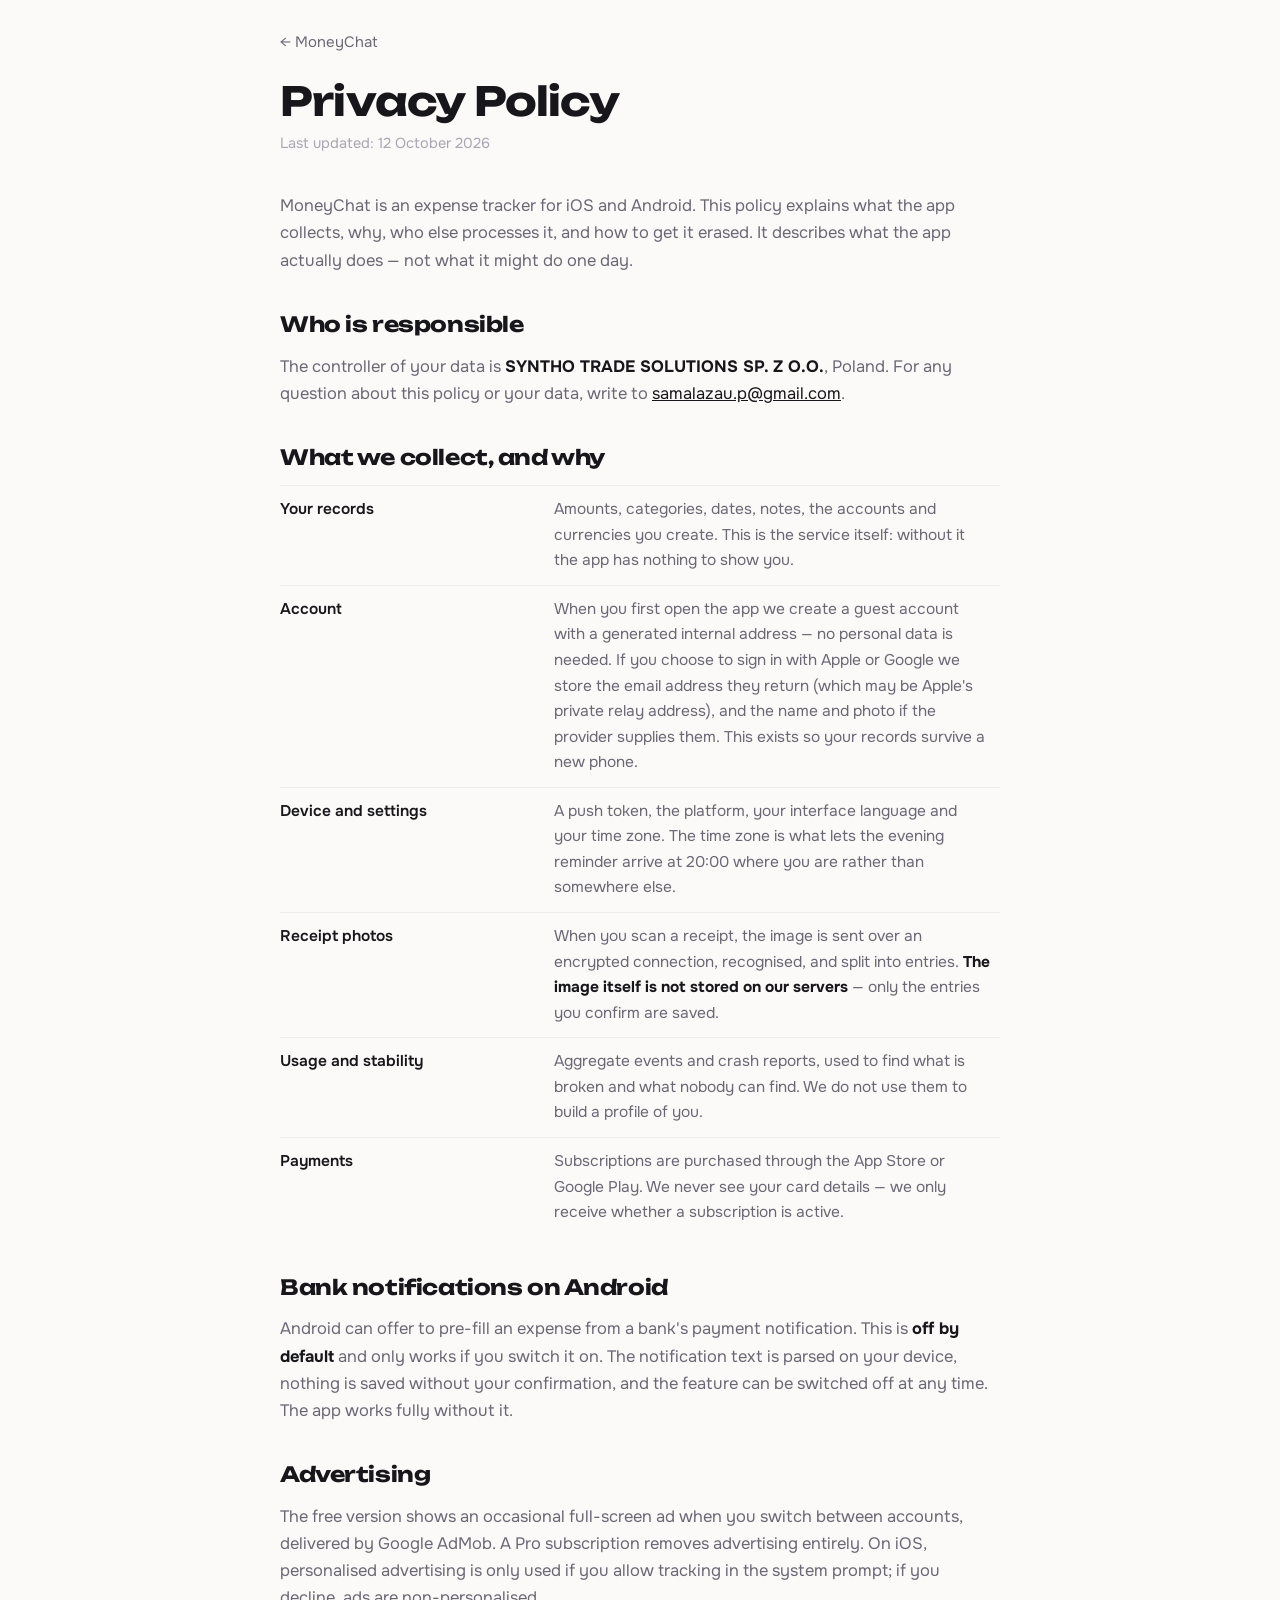
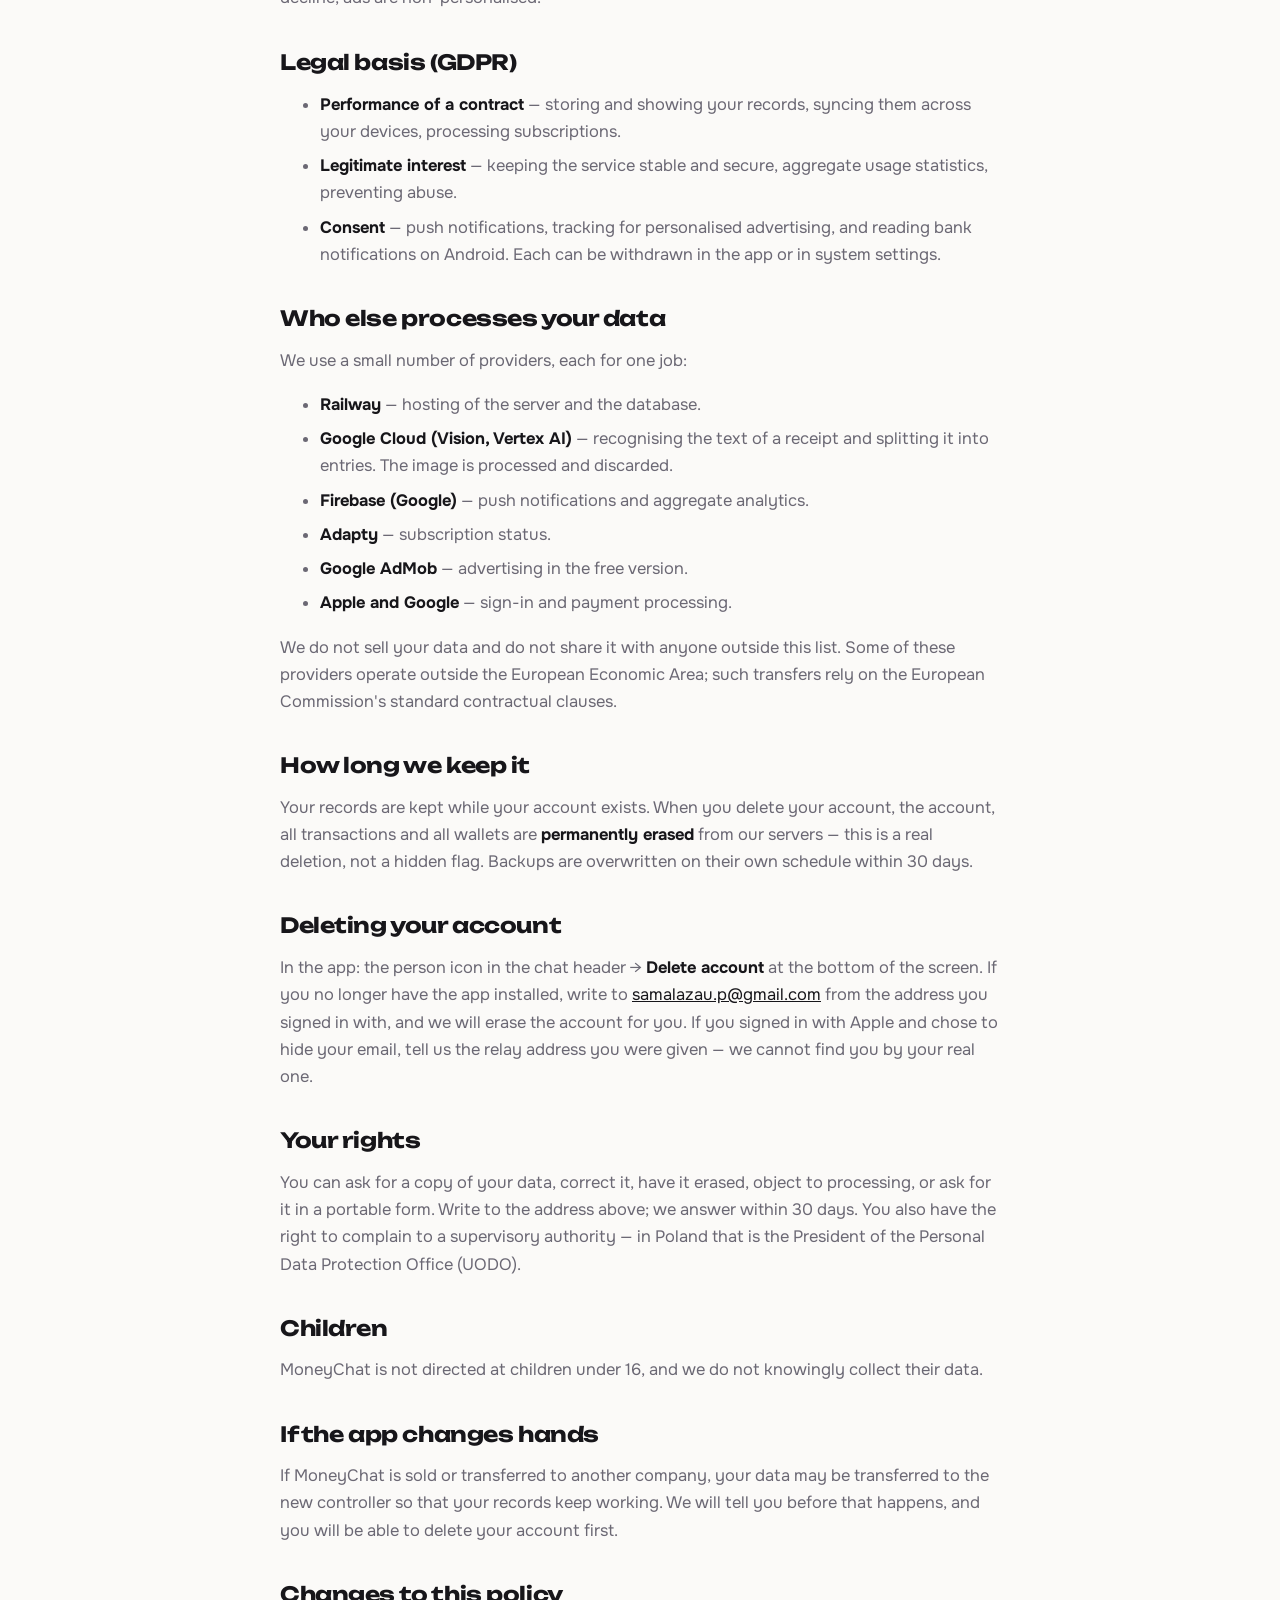
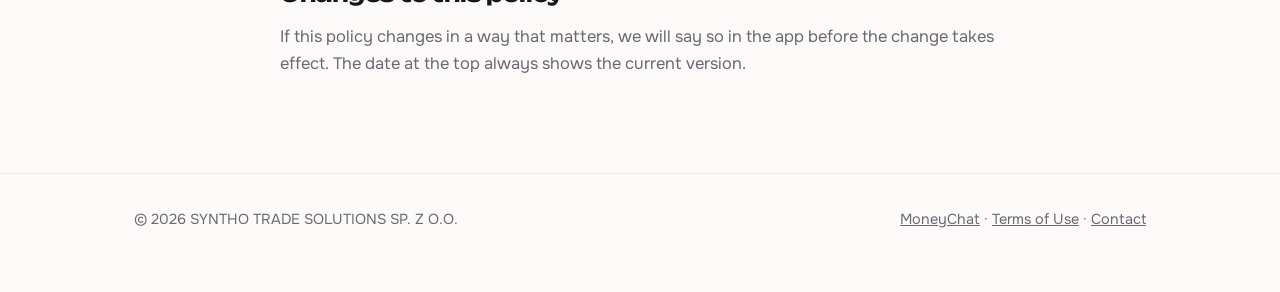
==== privacy/index.html @ 6c254667 "Сайт moneychat.pro: лендинг, политика конфиденциальности и условия Политика на Tilda перестала откры" ====
<!doctype html>
<html lang="en">
<head>
<meta charset="utf-8">
<meta name="viewport" content="width=device-width,initial-scale=1">
<title>Privacy Policy — MoneyChat</title>
<meta name="description" content="How MoneyChat handles your data: what is collected, why, who processes it, and how to erase it.">
<link rel="stylesheet" href="https://fonts.googleapis.com/css2?family=Unbounded:wght@600;700&family=Onest:wght@400;500;600&display=swap">
<link rel="stylesheet" href="/styles.css">
</head>
<body>
<div class="wrap narrow doc">
  <a class="back" href="/">← MoneyChat</a>
  <h1>Privacy Policy</h1>
  <p class="updated">Last updated: 12 October 2026</p>

  <p>MoneyChat is an expense tracker for iOS and Android. This policy explains what the app collects, why, who else processes it, and how to get it erased. It describes what the app actually does — not what it might do one day.</p>

  <h2>Who is responsible</h2>
  <p>The controller of your data is <strong>SYNTHO TRADE SOLUTIONS SP. Z O.O.</strong>, Poland. For any question about this policy or your data, write to <a href="mailto:samalazau.p@gmail.com">samalazau.p@gmail.com</a>.</p>

  <h2>What we collect, and why</h2>
  <table>
    <tr><td>Your records</td><td>Amounts, categories, dates, notes, the accounts and currencies you create. This is the service itself: without it the app has nothing to show you.</td></tr>
    <tr><td>Account</td><td>When you first open the app we create a guest account with a generated internal address — no personal data is needed. If you choose to sign in with Apple or Google we store the email address they return (which may be Apple's private relay address), and the name and photo if the provider supplies them. This exists so your records survive a new phone.</td></tr>
    <tr><td>Device and settings</td><td>A push token, the platform, your interface language and your time zone. The time zone is what lets the evening reminder arrive at 20:00 where you are rather than somewhere else.</td></tr>
    <tr><td>Receipt photos</td><td>When you scan a receipt, the image is sent over an encrypted connection, recognised, and split into entries. <strong>The image itself is not stored on our servers</strong> — only the entries you confirm are saved.</td></tr>
    <tr><td>Usage and stability</td><td>Aggregate events and crash reports, used to find what is broken and what nobody can find. We do not use them to build a profile of you.</td></tr>
    <tr><td>Payments</td><td>Subscriptions are purchased through the App Store or Google Play. We never see your card details — we only receive whether a subscription is active.</td></tr>
  </table>

  <h2>Bank notifications on Android</h2>
  <p>Android can offer to pre-fill an expense from a bank's payment notification. This is <strong>off by default</strong> and only works if you switch it on. The notification text is parsed on your device, nothing is saved without your confirmation, and the feature can be switched off at any time. The app works fully without it.</p>

  <h2>Advertising</h2>
  <p>The free version shows an occasional full-screen ad when you switch between accounts, delivered by Google AdMob. A Pro subscription removes advertising entirely. On iOS, personalised advertising is only used if you allow tracking in the system prompt; if you decline, ads are non-personalised.</p>

  <h2>Legal basis (GDPR)</h2>
  <ul>
    <li><strong>Performance of a contract</strong> — storing and showing your records, syncing them across your devices, processing subscriptions.</li>
    <li><strong>Legitimate interest</strong> — keeping the service stable and secure, aggregate usage statistics, preventing abuse.</li>
    <li><strong>Consent</strong> — push notifications, tracking for personalised advertising, and reading bank notifications on Android. Each can be withdrawn in the app or in system settings.</li>
  </ul>

  <h2>Who else processes your data</h2>
  <p>We use a small number of providers, each for one job:</p>
  <ul>
    <li><strong>Railway</strong> — hosting of the server and the database.</li>
    <li><strong>Google Cloud (Vision, Vertex AI)</strong> — recognising the text of a receipt and splitting it into entries. The image is processed and discarded.</li>
    <li><strong>Firebase (Google)</strong> — push notifications and aggregate analytics.</li>
    <li><strong>Adapty</strong> — subscription status.</li>
    <li><strong>Google AdMob</strong> — advertising in the free version.</li>
    <li><strong>Apple and Google</strong> — sign-in and payment processing.</li>
  </ul>
  <p>We do not sell your data and do not share it with anyone outside this list. Some of these providers operate outside the European Economic Area; such transfers rely on the European Commission's standard contractual clauses.</p>

  <h2>How long we keep it</h2>
  <p>Your records are kept while your account exists. When you delete your account, the account, all transactions and all wallets are <strong>permanently erased</strong> from our servers — this is a real deletion, not a hidden flag. Backups are overwritten on their own schedule within 30 days.</p>

  <h2>Deleting your account</h2>
  <p>In the app: the person icon in the chat header → <strong>Delete account</strong> at the bottom of the screen. If you no longer have the app installed, write to <a href="mailto:samalazau.p@gmail.com">samalazau.p@gmail.com</a> from the address you signed in with, and we will erase the account for you. If you signed in with Apple and chose to hide your email, tell us the relay address you were given — we cannot find you by your real one.</p>

  <h2>Your rights</h2>
  <p>You can ask for a copy of your data, correct it, have it erased, object to processing, or ask for it in a portable form. Write to the address above; we answer within 30 days. You also have the right to complain to a supervisory authority — in Poland that is the President of the Personal Data Protection Office (UODO).</p>

  <h2>Children</h2>
  <p>MoneyChat is not directed at children under 16, and we do not knowingly collect their data.</p>

  <h2>If the app changes hands</h2>
  <p>If MoneyChat is sold or transferred to another company, your data may be transferred to the new controller so that your records keep working. We will tell you before that happens, and you will be able to delete your account first.</p>

  <h2>Changes to this policy</h2>
  <p>If this policy changes in a way that matters, we will say so in the app before the change takes effect. The date at the top always shows the current version.</p>
</div>

<footer class="site">
  <div class="wrap row">
    <div>© 2026 SYNTHO TRADE SOLUTIONS SP. Z O.O.</div>
    <div><a href="/">MoneyChat</a> · <a href="/terms/">Terms of Use</a> · <a href="mailto:samalazau.p@gmail.com">Contact</a></div>
  </div>
</footer>
</body>
</html>
---- styles.css ----
/* Оформление повторяет приложение: та же палитра, та же пара шрифтов. */
:root{
  --ground:#FBFAF8; --surface:#FFFFFF; --ink:#17161A; --ink-2:#6B6874; --ink-3:#A9A5B2;
  --line:#EFEDE9; --accent:#3F8F35; --brand:#FF7A1A;
  --radius:22px;
}
@media (prefers-color-scheme: dark){
  :root{
    --ground:#121215; --surface:#1C1B20; --ink:#F4F2F7; --ink-2:#B6B2BE; --ink-3:#6E6A78;
    --line:#2A2830; --accent:#7BD16A; --brand:#FF8A3A;
  }
}
*{box-sizing:border-box}
html{scroll-behavior:smooth}
body{
  margin:0; background:var(--ground); color:var(--ink);
  font:17px/1.65 Onest,system-ui,-apple-system,"Segoe UI",sans-serif;
  -webkit-font-smoothing:antialiased;
}
.wrap{max-width:1060px;margin:0 auto;padding:0 24px}
.narrow{max-width:720px}
a{color:var(--ink)}
h1,h2,h3{font-family:Unbounded,system-ui,sans-serif;letter-spacing:-.02em;text-wrap:balance;margin:0}
h1{font-size:clamp(34px,6vw,60px);line-height:1.04;font-weight:700}
h2{font-size:clamp(24px,3.4vw,34px);line-height:1.15;font-weight:700;margin:0 0 16px}
h3{font-size:19px;line-height:1.3;font-weight:600;margin:0 0 8px}

header.site{display:flex;align-items:center;justify-content:space-between;padding:26px 0}
.logo{display:flex;align-items:center;gap:10px;font-family:Unbounded,sans-serif;font-weight:700;font-size:19px;text-decoration:none}
.mark{width:30px;height:30px;border-radius:9px;background:var(--brand);display:grid;place-items:center;color:#fff;font-size:16px;font-weight:700}
header.site nav{display:flex;gap:22px;font-size:15px}
header.site nav a{color:var(--ink-2);text-decoration:none}
header.site nav a:hover{color:var(--ink)}

.hero{display:grid;grid-template-columns:minmax(0,1fr) 330px;gap:64px;align-items:center;padding:48px 0 88px}
.hero p.lede{font-size:20px;color:var(--ink-2);max-width:46ch;margin:22px 0 32px}
.stores{display:flex;gap:12px;flex-wrap:wrap}
.store{display:inline-flex;align-items:center;gap:10px;padding:13px 22px;border-radius:999px;
  background:var(--ink);color:var(--ground);text-decoration:none;font-weight:600;font-size:15px}
.store.ghost{background:transparent;color:var(--ink);border:1px solid var(--line)}
.store:hover{opacity:.88}

/* Телефон в герое — не картинка, а разметка: чёткий на любом экране */
.phone{background:var(--surface);border:1px solid var(--line);border-radius:38px;padding:22px 18px 26px;
  box-shadow:0 30px 60px -40px rgba(23,22,26,.45)}
.phone .day{text-align:center;font-size:13px;color:var(--ink-3);margin-bottom:18px}
.bubble{max-width:82%;padding:11px 16px;border-radius:20px;margin:0 0 10px;font-size:16px;line-height:1.4}
.bubble.them{background:var(--ground);border:1px solid var(--line);border-bottom-left-radius:7px}
.bubble.me{background:var(--ink);color:var(--ground);margin-left:auto;border-bottom-right-radius:7px;font-weight:600}
.tagrow{display:flex;gap:7px;justify-content:flex-end;margin:-4px 0 14px}
.tag{font-size:12.5px;padding:5px 11px;border-radius:999px;background:var(--ground);border:1px solid var(--line);color:var(--ink-2)}
.tag.on{background:var(--accent);border-color:var(--accent);color:#fff}

section{padding:64px 0}
.steps{display:grid;grid-template-columns:repeat(3,1fr);gap:20px;margin-top:28px}
.step{background:var(--surface);border-radius:var(--radius);padding:24px}
.step .n{font-family:Unbounded,sans-serif;font-size:13px;color:var(--brand);font-weight:700;margin-bottom:10px}
.step p{margin:0;color:var(--ink-2);font-size:15.5px}
.cards{display:grid;grid-template-columns:repeat(2,1fr);gap:20px;margin-top:28px}
.card{background:var(--surface);border-radius:var(--radius);padding:26px}
.card p{margin:0;color:var(--ink-2);font-size:15.5px}

.quiet{color:var(--ink-2);max-width:62ch}
footer.site{border-top:1px solid var(--line);padding:34px 0 60px;color:var(--ink-2);font-size:14.5px}
footer.site .row{display:flex;justify-content:space-between;gap:24px;flex-wrap:wrap}
footer.site a{color:var(--ink-2)}

/* Правовые страницы */
.doc{padding:28px 0 80px}
.doc h1{font-size:clamp(28px,4vw,40px);margin-bottom:10px}
.doc .updated{color:var(--ink-3);font-size:14.5px;margin:0 0 36px}
.doc h2{font-size:21px;margin:38px 0 12px}
.doc p,.doc li{color:var(--ink-2);font-size:16.5px}
.doc li{margin-bottom:7px}
.doc strong{color:var(--ink)}
.doc table{width:100%;border-collapse:collapse;margin:16px 0;font-size:15.5px}
.doc td{border-top:1px solid var(--line);padding:11px 10px 11px 0;color:var(--ink-2);vertical-align:top}
.doc td:first-child{color:var(--ink);font-weight:600;width:38%}
.back{display:inline-block;margin-bottom:26px;color:var(--ink-2);text-decoration:none;font-size:15px}

@media (max-width:900px){
  .hero{grid-template-columns:minmax(0,1fr);gap:40px;padding:28px 0 60px}
  .phone{max-width:330px}
  .steps,.cards{grid-template-columns:minmax(0,1fr)}
  header.site nav{display:none}
}
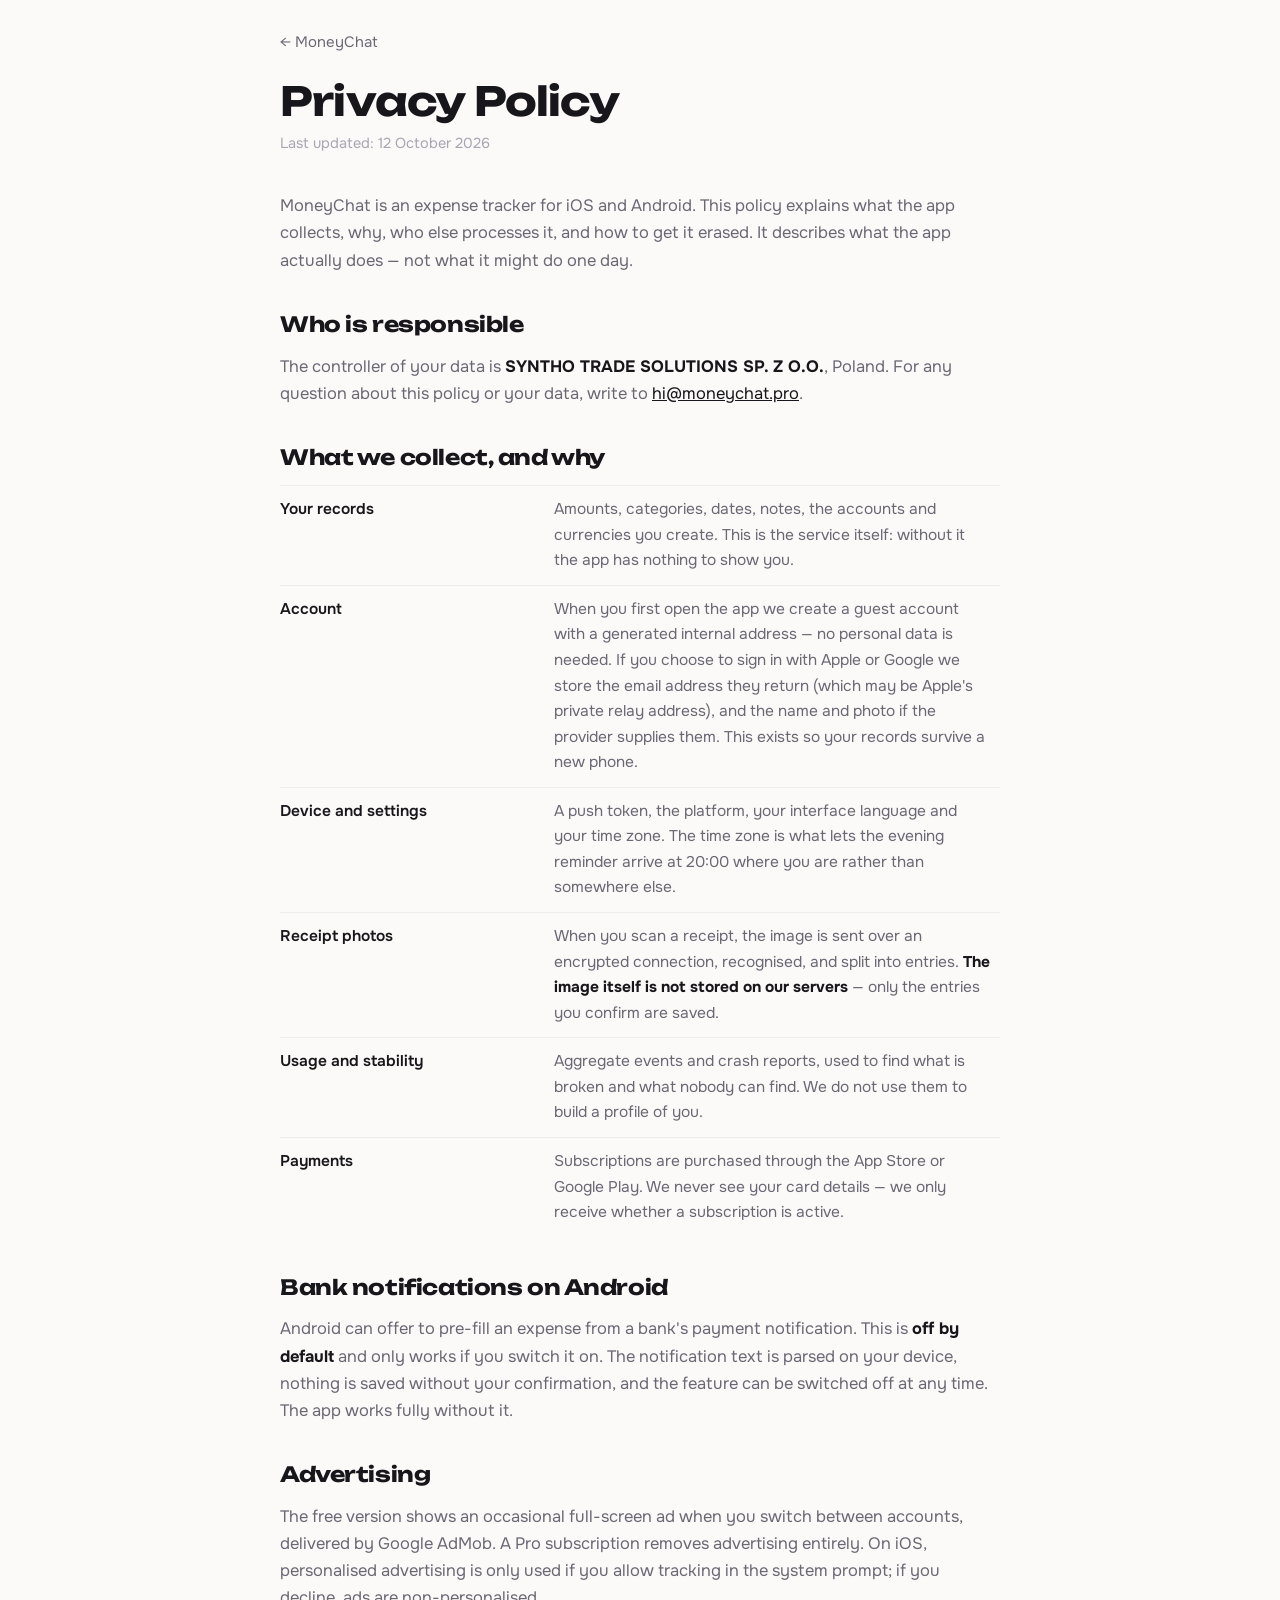
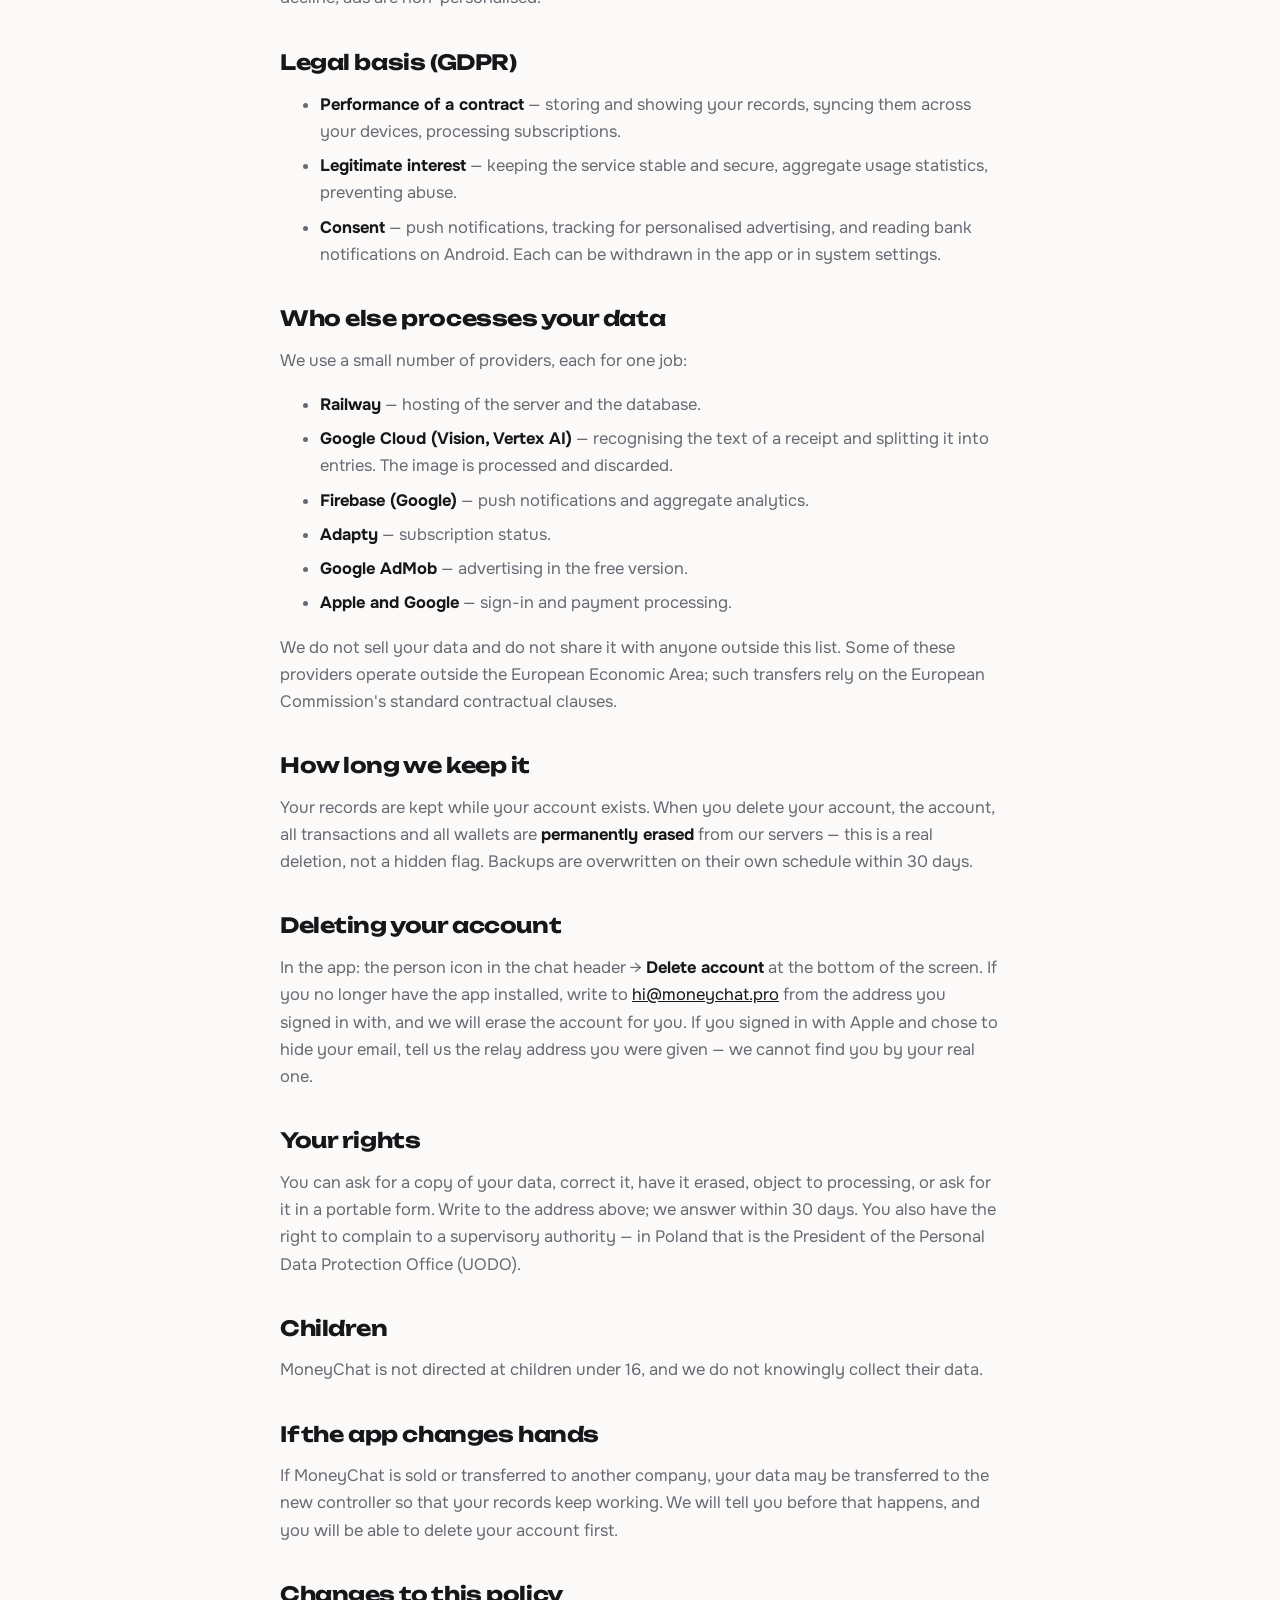
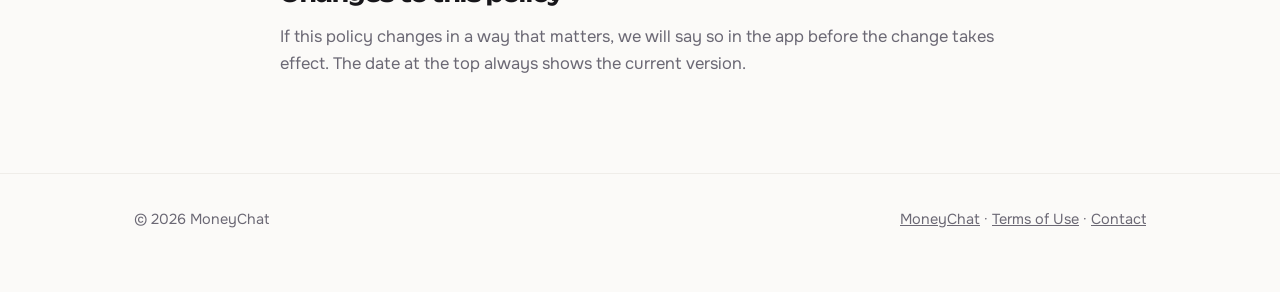
==== commit 63749720: "Контакты: hi@moneychat.pro вместо личной почты, подвал без юрлица Личный адрес на публичной странице" ====
--- a/privacy/index.html
+++ b/privacy/index.html
@@ -17,7 +17,7 @@
   <p>MoneyChat is an expense tracker for iOS and Android. This policy explains what the app collects, why, who else processes it, and how to get it erased. It describes what the app actually does — not what it might do one day.</p>
 
   <h2>Who is responsible</h2>
-  <p>The controller of your data is <strong>SYNTHO TRADE SOLUTIONS SP. Z O.O.</strong>, Poland. For any question about this policy or your data, write to <a href="mailto:samalazau.p@gmail.com">samalazau.p@gmail.com</a>.</p>
+  <p>The controller of your data is <strong>SYNTHO TRADE SOLUTIONS SP. Z O.O.</strong>, Poland. For any question about this policy or your data, write to <a href="mailto:hi@moneychat.pro">hi@moneychat.pro</a>.</p>
 
   <h2>What we collect, and why</h2>
   <table>
@@ -58,7 +58,7 @@
   <p>Your records are kept while your account exists. When you delete your account, the account, all transactions and all wallets are <strong>permanently erased</strong> from our servers — this is a real deletion, not a hidden flag. Backups are overwritten on their own schedule within 30 days.</p>
 
   <h2>Deleting your account</h2>
-  <p>In the app: the person icon in the chat header → <strong>Delete account</strong> at the bottom of the screen. If you no longer have the app installed, write to <a href="mailto:samalazau.p@gmail.com">samalazau.p@gmail.com</a> from the address you signed in with, and we will erase the account for you. If you signed in with Apple and chose to hide your email, tell us the relay address you were given — we cannot find you by your real one.</p>
+  <p>In the app: the person icon in the chat header → <strong>Delete account</strong> at the bottom of the screen. If you no longer have the app installed, write to <a href="mailto:hi@moneychat.pro">hi@moneychat.pro</a> from the address you signed in with, and we will erase the account for you. If you signed in with Apple and chose to hide your email, tell us the relay address you were given — we cannot find you by your real one.</p>
 
   <h2>Your rights</h2>
   <p>You can ask for a copy of your data, correct it, have it erased, object to processing, or ask for it in a portable form. Write to the address above; we answer within 30 days. You also have the right to complain to a supervisory authority — in Poland that is the President of the Personal Data Protection Office (UODO).</p>
@@ -75,8 +75,8 @@
 
 <footer class="site">
   <div class="wrap row">
-    <div>© 2026 SYNTHO TRADE SOLUTIONS SP. Z O.O.</div>
-    <div><a href="/">MoneyChat</a> · <a href="/terms/">Terms of Use</a> · <a href="mailto:samalazau.p@gmail.com">Contact</a></div>
+    <div>© 2026 MoneyChat</div>
+    <div><a href="/">MoneyChat</a> · <a href="/terms/">Terms of Use</a> · <a href="mailto:hi@moneychat.pro">Contact</a></div>
   </div>
 </footer>
 </body>
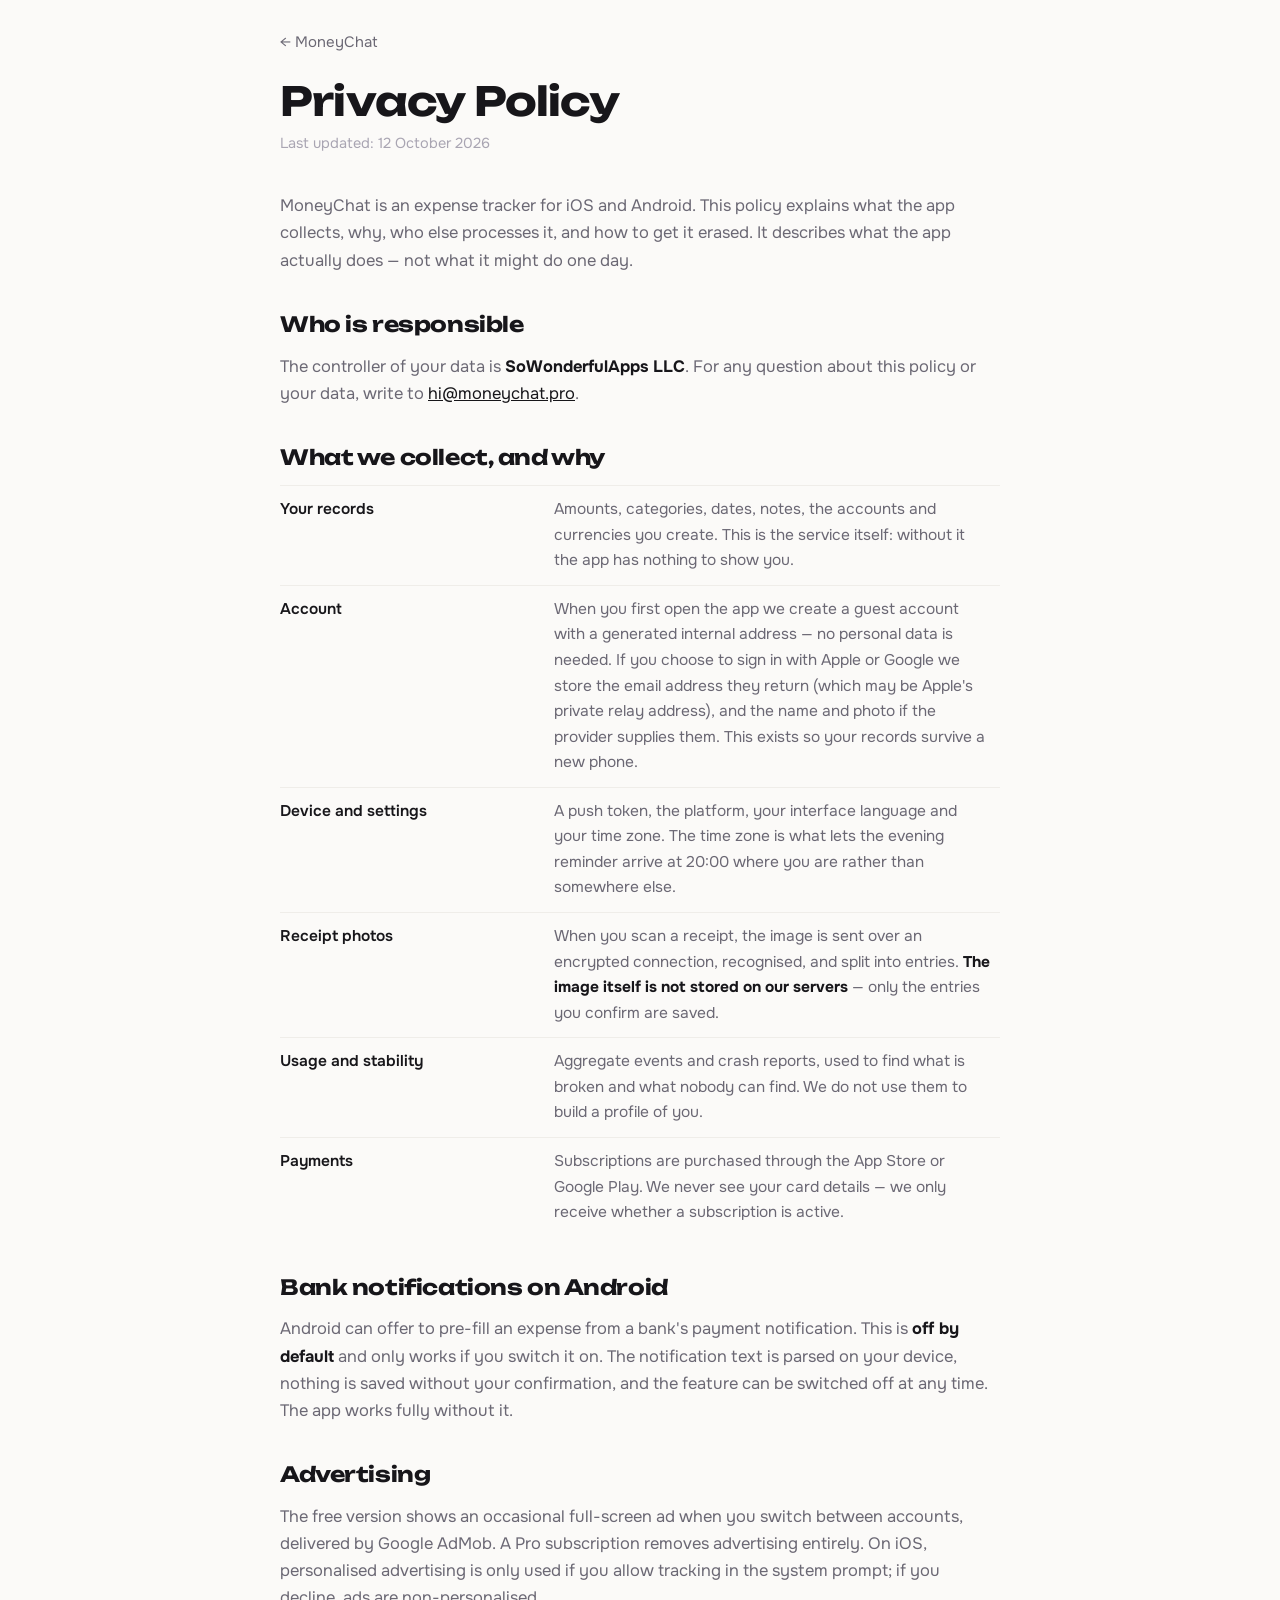
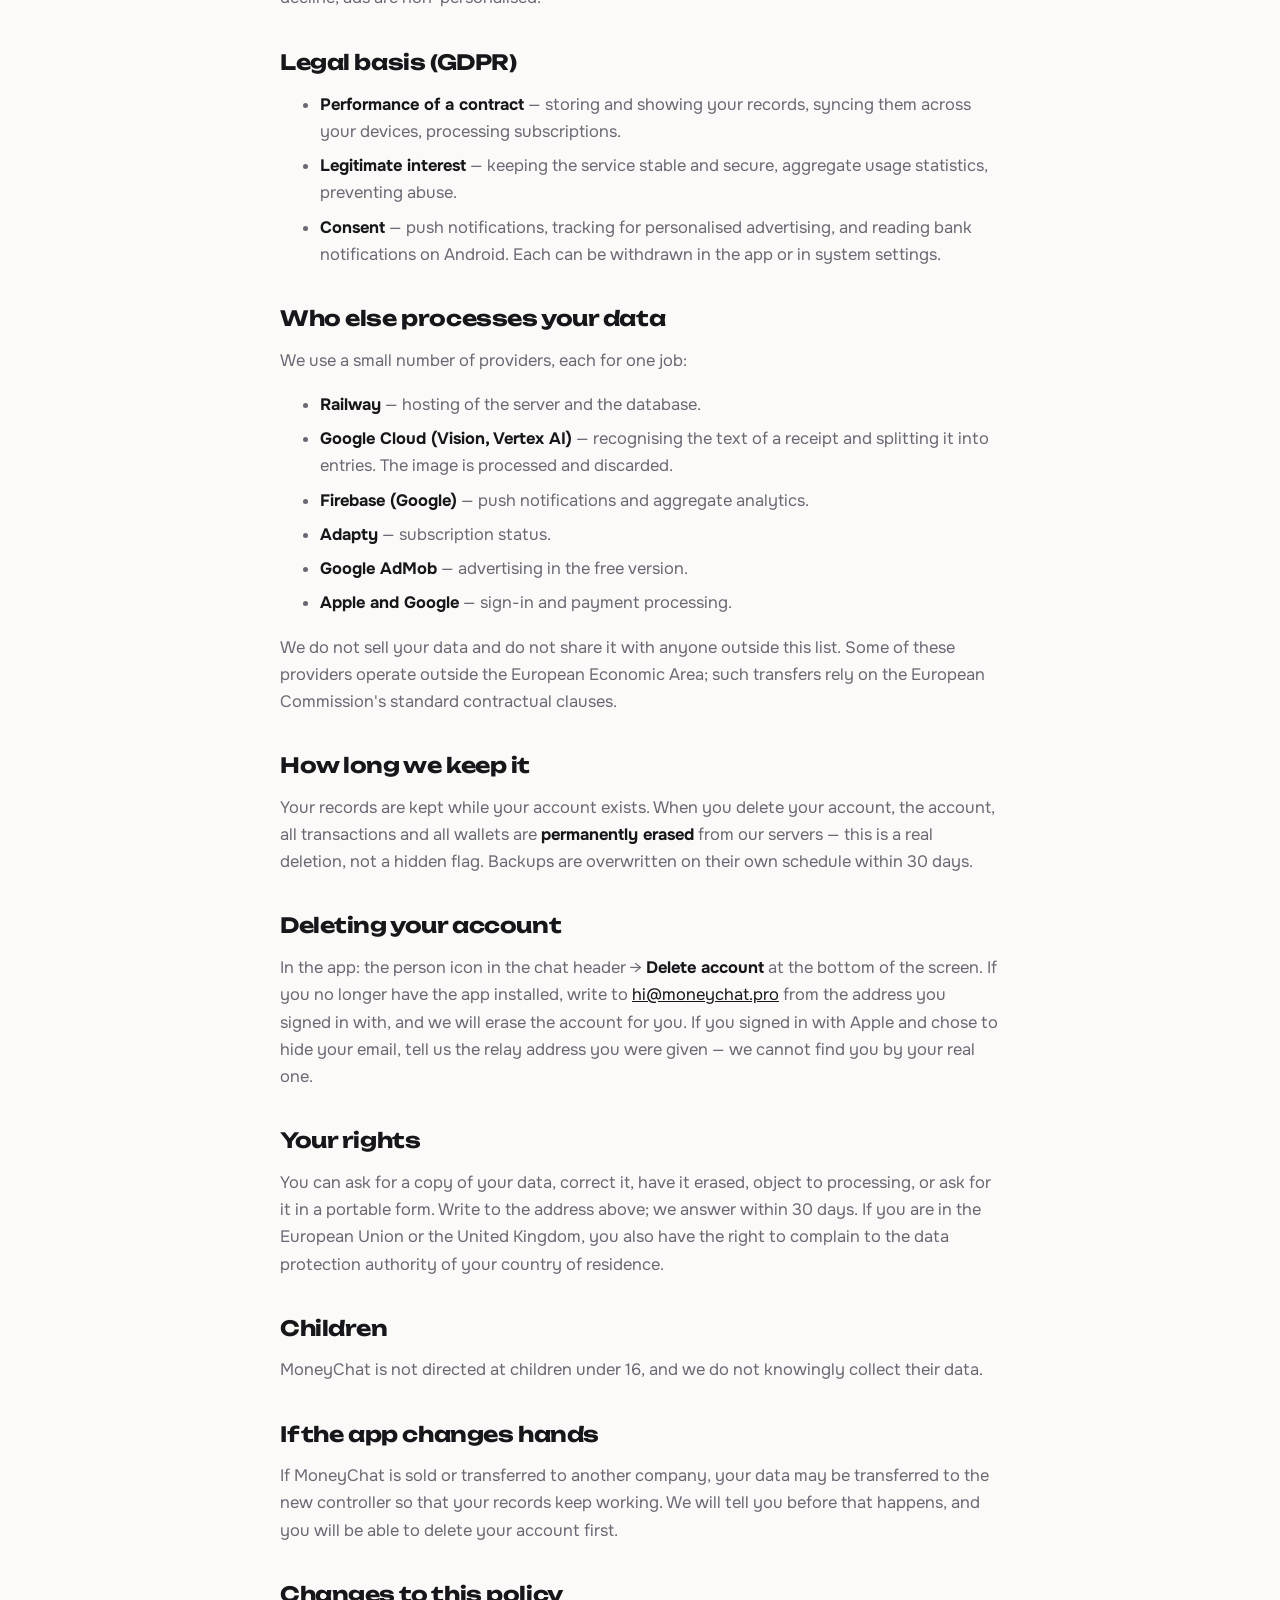
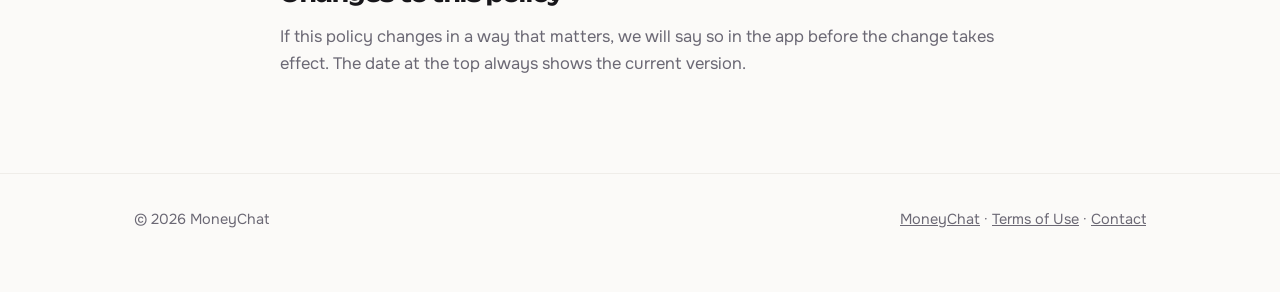
==== commit b74ec5bf: "Оператор данных — SoWonderfulApps LLC Приложение опубликовано под аккаунтом SYNTHO TRADE SOLUTIONS, " ====
--- a/privacy/index.html
+++ b/privacy/index.html
@@ -17,7 +17,7 @@
   <p>MoneyChat is an expense tracker for iOS and Android. This policy explains what the app collects, why, who else processes it, and how to get it erased. It describes what the app actually does — not what it might do one day.</p>
 
   <h2>Who is responsible</h2>
-  <p>The controller of your data is <strong>SYNTHO TRADE SOLUTIONS SP. Z O.O.</strong>, Poland. For any question about this policy or your data, write to <a href="mailto:hi@moneychat.pro">hi@moneychat.pro</a>.</p>
+  <p>The controller of your data is <strong>SoWonderfulApps LLC</strong>. For any question about this policy or your data, write to <a href="mailto:hi@moneychat.pro">hi@moneychat.pro</a>.</p>
 
   <h2>What we collect, and why</h2>
   <table>
@@ -61,7 +61,7 @@
   <p>In the app: the person icon in the chat header → <strong>Delete account</strong> at the bottom of the screen. If you no longer have the app installed, write to <a href="mailto:hi@moneychat.pro">hi@moneychat.pro</a> from the address you signed in with, and we will erase the account for you. If you signed in with Apple and chose to hide your email, tell us the relay address you were given — we cannot find you by your real one.</p>
 
   <h2>Your rights</h2>
-  <p>You can ask for a copy of your data, correct it, have it erased, object to processing, or ask for it in a portable form. Write to the address above; we answer within 30 days. You also have the right to complain to a supervisory authority — in Poland that is the President of the Personal Data Protection Office (UODO).</p>
+  <p>You can ask for a copy of your data, correct it, have it erased, object to processing, or ask for it in a portable form. Write to the address above; we answer within 30 days. If you are in the European Union or the United Kingdom, you also have the right to complain to the data protection authority of your country of residence.</p>
 
   <h2>Children</h2>
   <p>MoneyChat is not directed at children under 16, and we do not knowingly collect their data.</p>
